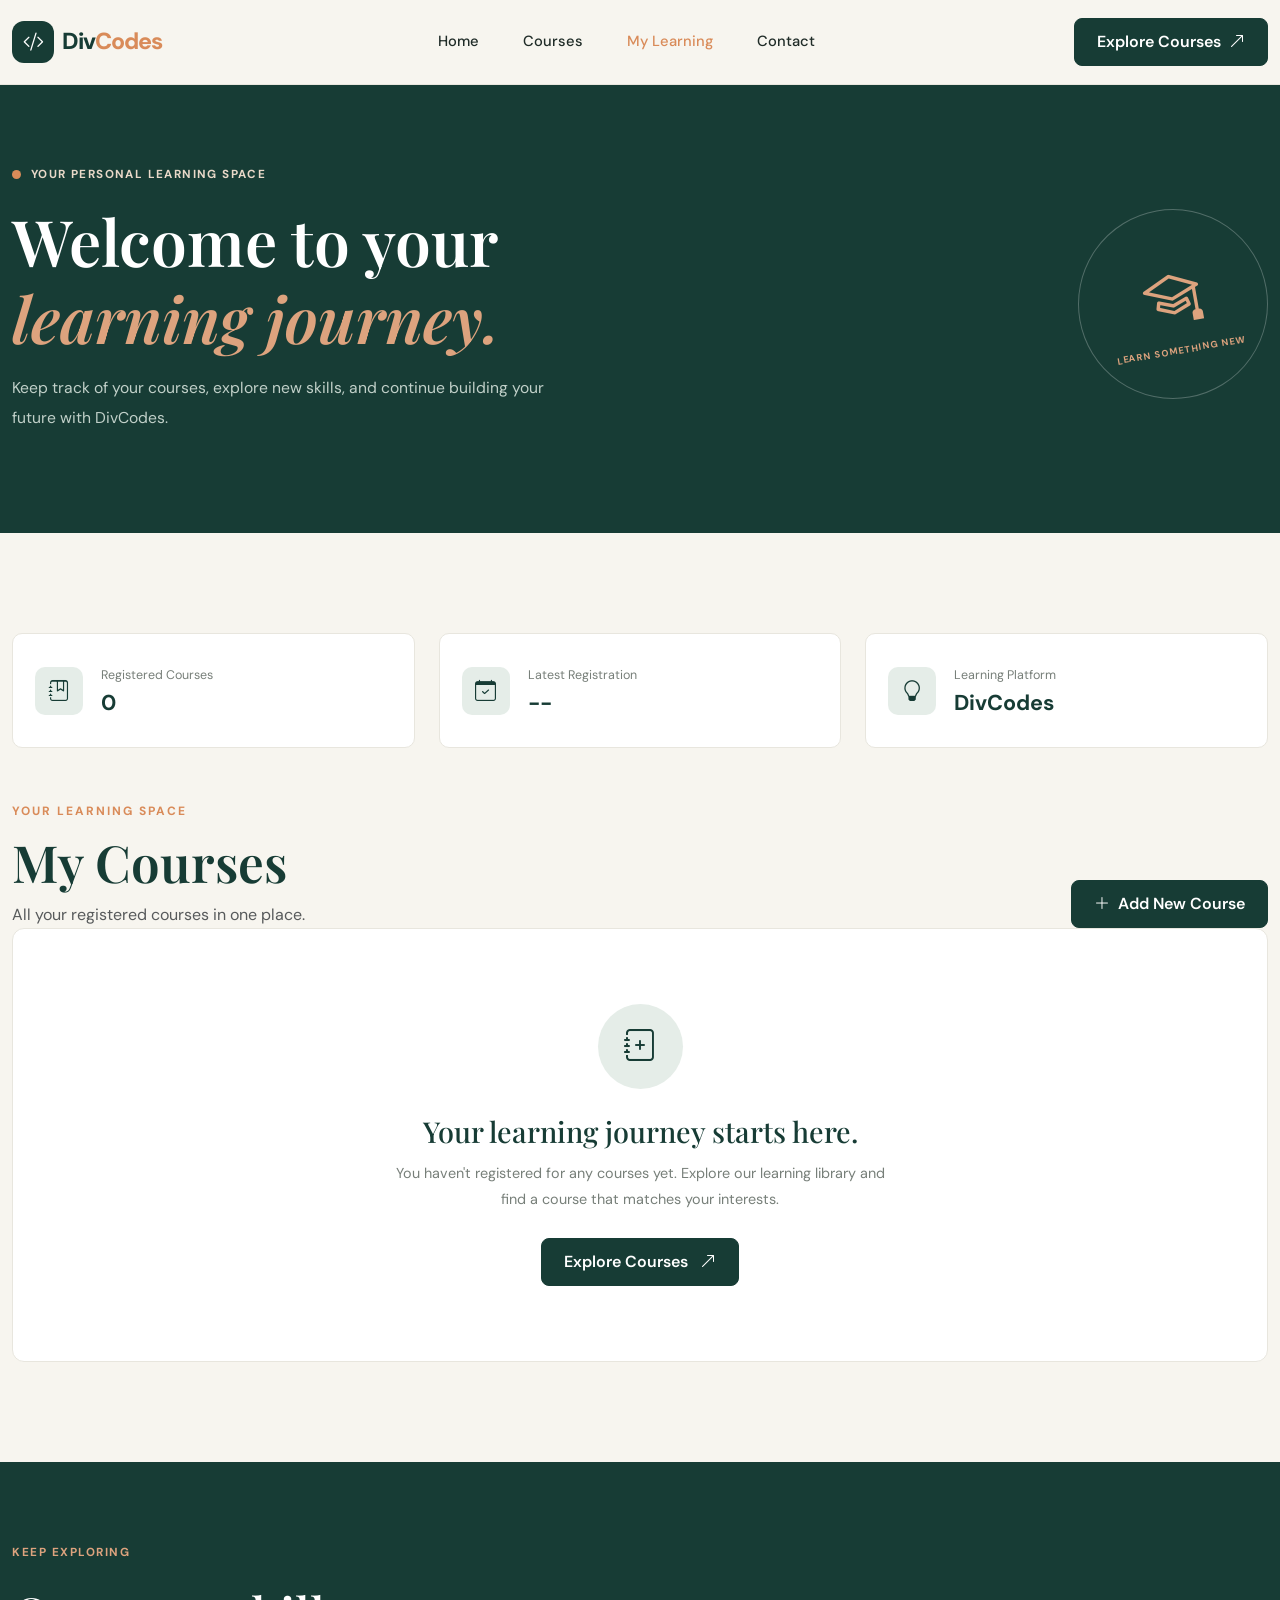
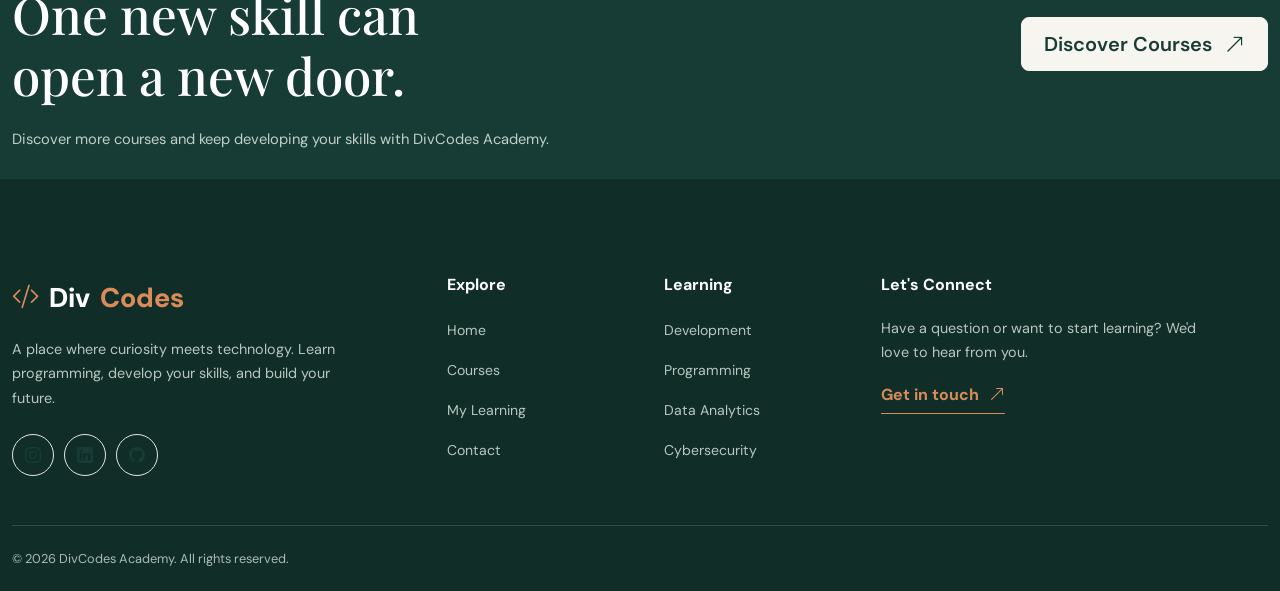
==== my-courses.html @ 6b75ed37 "Initial website" ====
<!DOCTYPE html>
<html lang="en">

<head>

    <meta charset="UTF-8">
    <meta name="viewport" content="width=device-width, initial-scale=1.0">

    <title>My Learning | DivCodes Academy</title>

    <meta name="description" content="Manage your registered programming courses and explore your learning journey at DivCodes Academy.">

    <!-- Google Fonts -->
    <link rel="preconnect" href="https://fonts.googleapis.com">
    <link rel="preconnect" href="https://fonts.gstatic.com" crossorigin>

    <link href="https://fonts.googleapis.com/css2?family=DM+Sans:wght@400;500;600;700;800&family=Playfair+Display:wght@500;600;700&display=swap" rel="stylesheet">

    <!-- Bootstrap CSS -->
    <link href="https://cdn.jsdelivr.net/npm/bootstrap@5.3.3/dist/css/bootstrap.min.css" rel="stylesheet">

    <!-- Bootstrap Icons -->
    <link rel="stylesheet" href="https://cdn.jsdelivr.net/npm/bootstrap-icons@1.11.3/font/bootstrap-icons.min.css">

    <!-- Main CSS -->
    <link rel="stylesheet" href="css/style.css">

    <!-- Dashboard CSS -->
    <link rel="stylesheet" href="css/my-courses.css">

</head>

<body>


    <!-- ================= NAVBAR ================= -->

    <nav class="navbar navbar-expand-lg navbar-light bg-cream py-3 sticky-top">

        <div class="container">

            <a class="navbar-brand d-flex align-items-center gap-2" href="index.html">

                <span class="brand-icon">
                    <i class="bi bi-code-slash"></i>
                </span>

                <span class="brand-name">
                    Div<span class="brand-dot">Codes</span>
                </span>

            </a>


            <button class="navbar-toggler border-0 shadow-none"
                    type="button"
                    data-bs-toggle="collapse"
                    data-bs-target="#mainNavbar"
                    aria-controls="mainNavbar"
                    aria-expanded="false"
                    aria-label="Toggle navigation">

                <span class="navbar-toggler-icon"></span>

            </button>


            <div class="collapse navbar-collapse" id="mainNavbar">

                <ul class="navbar-nav mx-auto gap-lg-3">

                    <li class="nav-item">
                        <a class="nav-link" href="index.html">Home</a>
                    </li>

                    <li class="nav-item">
                        <a class="nav-link" href="courses.html">Courses</a>
                    </li>

                    <li class="nav-item">
                        <a class="nav-link active" href="my-courses.html">My Learning</a>
                    </li>

                    <li class="nav-item">
                        <a class="nav-link" href="contact.html">Contact</a>
                    </li>

                </ul>

                <a href="courses.html" class="btn btn-primary-custom mt-3 mt-lg-0">

                    Explore Courses

                    <i class="bi bi-arrow-up-right ms-1"></i>

                </a>

            </div>

        </div>

    </nav>


    <!-- ================= DASHBOARD HERO ================= -->

    <section class="dashboard-hero">

        <div class="container">

            <div class="dashboard-welcome">

                <div>

                    <span class="dashboard-label">

                        <span class="label-dot"></span>

                        YOUR PERSONAL LEARNING SPACE

                    </span>

                    <h1 class="dashboard-title mt-3">

                        Welcome to your<br>

                        <span class="serif-text">learning journey.</span>

                    </h1>

                    <p class="dashboard-description mt-3">

                        Keep track of your courses, explore new skills,
                        and continue building your future with DivCodes.

                    </p>

                </div>


                <div class="dashboard-decoration d-none d-lg-flex">

                    <i class="bi bi-mortarboard"></i>

                    <span>LEARN SOMETHING NEW</span>

                </div>

            </div>

        </div>

    </section>


    <!-- ================= DASHBOARD CONTENT ================= -->

    <section class="dashboard-section section-padding">

        <div class="container">


            <!-- STATISTICS -->

            <div class="row g-4 mb-5">

                <div class="col-md-4">

                    <div class="dashboard-stat-card">

                        <div class="dashboard-stat-icon">

                            <i class="bi bi-journal-bookmark"></i>

                        </div>

                        <div>

                            <span>Registered Courses</span>

                            <h3 id="totalCourses">0</h3>

                        </div>

                    </div>

                </div>


                <div class="col-md-4">

                    <div class="dashboard-stat-card">

                        <div class="dashboard-stat-icon">

                            <i class="bi bi-calendar-check"></i>

                        </div>

                        <div>

                            <span>Latest Registration</span>

                            <h3 id="latestRegistration">--</h3>

                        </div>

                    </div>

                </div>


                <div class="col-md-4">

                    <div class="dashboard-stat-card">

                        <div class="dashboard-stat-icon">

                            <i class="bi bi-lightbulb"></i>

                        </div>

                        <div>

                            <span>Learning Platform</span>

                            <h3>DivCodes</h3>

                        </div>

                    </div>

                </div>

            </div>


            <!-- COURSES HEADING -->

            <div class="d-flex justify-content-between align-items-end flex-wrap gap-3 mb-4">

                <div>

                    <span class="section-label">YOUR LEARNING SPACE</span>

                    <h2 class="section-title mt-2">

                        My Courses

                    </h2>

                    <p class="text-muted mb-0">

                        All your registered courses in one place.

                    </p>

                </div>


                <a href="courses.html" class="btn btn-primary-custom">

                    <i class="bi bi-plus-lg me-1"></i>

                    Add New Course

                </a>

            </div>


            <!-- COURSE LIST -->

            <div id="myCoursesContainer" class="row g-4">

                <!-- JavaScript dynamically inserts registered courses -->

            </div>


            <!-- EMPTY STATE -->

            <div id="emptyState" class="empty-state d-none">

                <div class="empty-icon">

                    <i class="bi bi-journal-plus"></i>

                </div>

                <h3>Your learning journey starts here.</h3>

                <p>

                    You haven't registered for any courses yet.
                    Explore our learning library and find a course
                    that matches your interests.

                </p>

                <a href="courses.html" class="btn btn-primary-custom">

                    Explore Courses

                    <i class="bi bi-arrow-up-right ms-2"></i>

                </a>

            </div>


        </div>

    </section>


    <!-- ================= LEARNING CTA ================= -->

    <section class="dashboard-cta">

        <div class="container">

            <div class="row align-items-center g-4">

                <div class="col-lg-8">

                    <span>KEEP EXPLORING</span>

                    <h2>

                        One new skill can<br>

                        open a new door.

                    </h2>

                    <p>

                        Discover more courses and keep developing
                        your skills with DivCodes Academy.

                    </p>

                </div>


                <div class="col-lg-4 text-lg-end">

                    <a href="courses.html" class="btn btn-light btn-lg">

                        Discover Courses

                        <i class="bi bi-arrow-up-right ms-2"></i>

                    </a>

                </div>

            </div>

        </div>

    </section>


    <!-- ================= FOOTER ================= -->

    <footer class="footer-section">

        <div class="container">

            <div class="row g-5 py-5">

                <div class="col-lg-4">

                    <a href="index.html" class="footer-brand">

                        <i class="bi bi-code-slash"></i>

                        Div<span>Codes</span>

                    </a>

                    <p class="footer-description mt-3">

                        A place where curiosity meets technology.
                        Learn programming, develop your skills,
                        and build your future.

                    </p>

                    <div class="social-links mt-4">

                        <a href="#" aria-label="Instagram">
                            <i class="bi bi-instagram"></i>
                        </a>

                        <a href="#" aria-label="LinkedIn">
                            <i class="bi bi-linkedin"></i>
                        </a>

                        <a href="#" aria-label="GitHub">
                            <i class="bi bi-github"></i>
                        </a>

                    </div>

                </div>


                <div class="col-6 col-lg-2">

                    <h5>Explore</h5>

                    <ul class="footer-links">

                        <li><a href="index.html">Home</a></li>
                        <li><a href="courses.html">Courses</a></li>
                        <li><a href="my-courses.html">My Learning</a></li>
                        <li><a href="register.html">Contact</a></li>

                    </ul>

                </div>


                <div class="col-6 col-lg-2">

                    <h5>Learning</h5>

                    <ul class="footer-links">

                        <li><a href="courses.html">Development</a></li>
                        <li><a href="courses.html">Programming</a></li>
                        <li><a href="courses.html">Data Analytics</a></li>
                        <li><a href="courses.html">Cybersecurity</a></li>

                    </ul>

                </div>


                <div class="col-lg-4">

                    <h5>Let's Connect</h5>

                    <p class="footer-description">

                        Have a question or want to start learning?
                        We'd love to hear from you.

                    </p>

                    <a href="register.html" class="footer-contact-link">

                        Get in touch

                        <i class="bi bi-arrow-up-right"></i>

                    </a>

                </div>

            </div>


            <div class="footer-bottom d-flex flex-column flex-md-row justify-content-between gap-2">

                <p class="mb-0">

                    © <span class="current-year"></span>
                    DivCodes Academy. All rights reserved.

                </p>

            </div>

        </div>

    </footer>


    <!-- ================= REMOVE COURSE MODAL ================= -->

    <div class="modal fade" id="removeCourseModal" tabindex="-1"
         aria-labelledby="removeCourseTitle" aria-hidden="true">

        <div class="modal-dialog modal-dialog-centered">

            <div class="modal-content remove-modal">

                <div class="modal-body text-center p-4">

                    <div class="remove-modal-icon">

                        <i class="bi bi-trash3"></i>

                    </div>

                    <h5 id="removeCourseTitle" class="mt-3">

                        Remove this course?

                    </h5>

                    <p class="text-muted">

                        This will remove the course from your local learning list.

                    </p>

                    <div class="d-flex justify-content-center gap-2 mt-4">

                        <button type="button"
                                class="btn btn-outline-dark-custom"
                                data-bs-dismiss="modal">

                            Cancel

                        </button>

                        <button type="button"
                                class="btn btn-danger"
                                id="confirmRemoveButton">

                            Remove Course

                        </button>

                    </div>

                </div>

            </div>

        </div>

    </div>


    <!-- Bootstrap JavaScript -->

    <script src="https://cdn.jsdelivr.net/npm/bootstrap@5.3.3/dist/js/bootstrap.bundle.min.js"></script>

    <!-- Shared JavaScript -->

    <script src="js/main.js"></script>

    <!-- Dashboard JavaScript -->

    <script src="js/my-courses.js"></script>

</body>

</html>
---- css/style.css ----
/* =========================================
   DIVCODES ACADEMY
   Main Stylesheet
   ========================================= */


/* =========================================
   1. ROOT VARIABLES
   ========================================= */

:root {
    --primary: #173C35;
    --primary-dark: #102D28;
    --primary-light: #E5EDE8;

    --secondary: #D98B59;
    --secondary-light: #F4E4D8;

    --cream: #F7F5EF;
    --white: #FFFFFF;

    --text-dark: #202C28;
    --text-muted: #777F79;

    --border-color: #E8E6DE;

    --font-main: 'DM Sans', sans-serif;
    --font-heading: 'Playfair Display', serif;

    --transition: all 0.3s ease;

    --section-padding: 100px;
}


/* =========================================
   2. GLOBAL STYLES
   ========================================= */

* {
    margin: 0;
    padding: 0;
    box-sizing: border-box;
}

html {
    scroll-behavior: smooth;
    scroll-padding-top: 90px;
}

body {
    font-family: var(--font-main);
    background-color: var(--cream);
    color: var(--text-dark);
    line-height: 1.7;
    overflow-x: hidden;
}

a {
    text-decoration: none;
    color: inherit;
    transition: var(--transition);
}

img {
    max-width: 100%;
    display: block;
}

button,
input,
textarea,
select {
    font-family: inherit;
}

::selection {
    background-color: var(--primary);
    color: var(--white);
}


/* =========================================
   3. REUSABLE COMPONENTS
   ========================================= */

.section-padding {
    padding: var(--section-padding) 0;
}

.bg-cream {
    background-color: var(--cream);
}

.min-vh-75 {
    min-height: 75vh;
}

.section-label {
    display: inline-block;
    color: var(--secondary);
    font-size: 0.75rem;
    font-weight: 700;
    letter-spacing: 2px;
}

.section-title {
    font-family: var(--font-heading);
    font-size: clamp(2.3rem, 4vw, 3.5rem);
    font-weight: 600;
    line-height: 1.2;
    color: var(--primary);
}

.serif-text {
    font-family: var(--font-heading);
    font-style: italic;
    color: var(--secondary);
}

.section-description {
    color: var(--text-muted);
    font-size: 1rem;
    max-width: 530px;
}


/* =========================================
   4. NAVIGATION BAR
   ========================================= */

.navbar {
    border-bottom: 1px solid var(--border-color);
    z-index: 1000;
}

.navbar-brand {
    color: var(--primary) !important;
}

.brand-icon {
    display: flex;
    justify-content: center;
    align-items: center;

    width: 42px;
    height: 42px;

    background-color: var(--primary);
    color: var(--white);

    border-radius: 12px;

    font-size: 1.3rem;
}

.brand-name {
    font-size: 1.45rem;
    font-weight: 800;
    letter-spacing: -1px;
}

.brand-dot {
    color: var(--secondary);
}

.navbar-nav .nav-link {
    color: var(--text-dark);
    font-size: 0.92rem;
    font-weight: 500;

    padding: 10px 14px !important;

    transition: var(--transition);
}

.navbar-nav .nav-link:hover,
.navbar-nav .nav-link.active {
    color: var(--secondary);
}

.navbar-toggler {
    border: none;
}

.navbar-toggler:focus {
    box-shadow: none;
}


/* =========================================
   5. BUTTONS
   ========================================= */

.btn {
    font-family: var(--font-main);
    font-weight: 600;
    border-radius: 8px;
    padding: 11px 22px;
    transition: var(--transition);
}

.btn-primary-custom {
    background-color: var(--primary);
    color: var(--white);
    border: 1px solid var(--primary);
}

.btn-primary-custom:hover {
    background-color: var(--primary-dark);
    color: var(--white);
    border-color: var(--primary-dark);
    transform: translateY(-2px);
}

.btn-outline-dark-custom {
    background-color: transparent;
    color: var(--primary);
    border: 1px solid var(--primary);
}

.btn-outline-dark-custom:hover {
    background-color: var(--primary);
    color: var(--white);
    border-color: var(--primary);
}

.btn-light {
    background-color: var(--cream);
    color: var(--primary);
    border: 1px solid var(--cream);
}

.btn-light:hover {
    background-color: var(--secondary-light);
    color: var(--primary);
    border-color: var(--secondary-light);
}


/* =========================================
   6. HERO SECTION
   ========================================= */

.hero-section {
    padding: 60px 0 90px;
    background-color: var(--cream);

    position: relative;
    overflow: hidden;
}

.hero-label {
    display: inline-flex;
    align-items: center;
    gap: 10px;

    color: var(--primary);
    font-size: 0.72rem;
    font-weight: 700;
    letter-spacing: 1.5px;
}

.label-dot {
    width: 9px;
    height: 9px;

    background-color: var(--secondary);
    border-radius: 50%;
}

.hero-title {
    font-family: var(--font-heading);
    font-size: clamp(3rem, 5.5vw, 5rem);
    font-weight: 600;

    line-height: 1.12;
    letter-spacing: -1.5px;

    color: var(--primary);
}

.highlight-text {
    color: var(--secondary);
    font-style: italic;
}

.hero-description {
    max-width: 510px;

    color: var(--text-muted);
    font-size: 1.05rem;
    line-height: 1.9;
}

.hero-social-proof {
    display: flex;
    align-items: center;
    gap: 18px;
}

.avatar-stack {
    display: flex;
    align-items: center;
}

.avatar {
    display: flex;
    align-items: center;
    justify-content: center;

    width: 38px;
    height: 38px;

    margin-left: -8px;

    border: 3px solid var(--cream);
    border-radius: 50%;

    font-size: 0.8rem;
    font-weight: 700;
}

.avatar:first-child {
    margin-left: 0;
}

.avatar-one {
    background-color: #E5C2A8;
    color: var(--primary);
}

.avatar-two {
    background-color: #C8D7C8;
    color: var(--primary);
}

.avatar-three {
    background-color: #E8D9A9;
    color: var(--primary);
}

.avatar-four {
    background-color: var(--primary);
    color: var(--white);
}

.rating-stars {
    color: #D89A4A;
    font-size: 0.8rem;
}

.hero-social-proof p {
    color: var(--text-muted);
}


/* =========================================
   7. HERO IMAGE
   ========================================= */

.hero-visual {
    position: relative;
    padding: 20px;
}

.hero-image {
    width: 100%;
    height: 490px;

    object-fit: cover;

    border-radius: 180px 180px 12px 12px;

    box-shadow: 0 20px 60px rgba(23, 60, 53, 0.12);
}

.floating-card {
    position: absolute;

    background-color: var(--white);

    border-radius: 12px;

    box-shadow: 0 12px 40px rgba(0, 0, 0, 0.12);
}

.code-card {
    width: min(310px, 85%);
    left: -30px;
    bottom: 55px;

    background-color: #182A25;
    color: #E9F1EB;

    overflow: hidden;
}

.code-card-header {
    display: flex;
    align-items: center;

    padding: 12px 16px;

    border-bottom: 1px solid rgba(255,255,255,0.1);

    color: #B7C7BE;
}

.code-dot {
    width: 8px;
    height: 8px;
    margin-right: 5px;

    border-radius: 50%;
}

.red {
    background-color: #EA776C;
}

.yellow {
    background-color: #E9C16B;
}

.green {
    background-color: #83C49B;
}

.code-content {
    padding: 16px 18px;

    font-family: monospace;
    font-size: 0.77rem;
    line-height: 1.6;
}

.code-content p {
    margin-bottom: 5px;
}

.code-purple {
    color: #C8A8F0;
}

.code-green {
    color: #9DDBA6;
}

.code-yellow {
    color: #F1CE83;
}

.code-comment {
    color: #91A69A;
}

.learning-card {
    display: flex;
    align-items: center;
    gap: 12px;

    right: -10px;
    top: 70px;

    padding: 16px 20px;
}

.learning-icon {
    display: flex;
    justify-content: center;
    align-items: center;

    width: 42px;
    height: 42px;

    background-color: var(--secondary-light);
    color: var(--secondary);

    border-radius: 10px;

    font-size: 1.3rem;
}

.learning-card strong {
    color: var(--primary);
    font-size: 0.9rem;
}


/* =========================================
   8. STATISTICS SECTION
   ========================================= */

.stats-section {
    background-color: var(--primary);
    padding: 45px 0;
}

.stat-number {
    font-family: var(--font-heading);
    font-size: 2.7rem;
    font-weight: 600;
    color: var(--cream);
}

.stat-label {
    margin-bottom: 0;

    color: #C1D0C9;
    font-size: 0.88rem;
}


/* =========================================
   9. COURSES SECTION
   ========================================= */

.courses-section {
    background-color: var(--white);
}

.text-link {
    display: inline-flex;
    align-items: center;
    gap: 10px;

    color: var(--primary);
    font-weight: 700;

    border-bottom: 1px solid var(--secondary);

    padding-bottom: 5px;
}

.text-link:hover {
    color: var(--secondary);
}

.course-card {
    background-color: var(--cream);

    border: 1px solid var(--border-color);
    border-radius: 12px;

    overflow: hidden;

    transition: var(--transition);
}

.course-card:hover {
    transform: translateY(-8px);

    box-shadow: 0 18px 40px rgba(23, 60, 53, 0.1);
}

.course-image-wrapper {
    position: relative;
    height: 220px;
    overflow: hidden;
}

.course-image {
    width: 100%;
    height: 100%;

    object-fit: cover;

    transition: transform 0.5s ease;
}

.course-card:hover .course-image {
    transform: scale(1.06);
}

.course-category {
    position: absolute;
    bottom: 15px;
    left: 15px;

    background-color: var(--cream);
    color: var(--primary);

    padding: 6px 13px;

    border-radius: 5px;

    font-size: 0.75rem;
    font-weight: 700;
}

.course-body {
    padding: 25px;
}

.course-meta {
    display: flex;
    flex-wrap: wrap;
    gap: 18px;

    color: var(--text-muted);
    font-size: 0.78rem;

    margin-bottom: 18px;
}

.course-meta i {
    color: var(--secondary);
    margin-right: 5px;
}

.course-body h3 {
    color: var(--primary);

    font-size: 1.3rem;
    font-weight: 700;

    margin-bottom: 12px;
}

.course-body p {
    color: var(--text-muted);
    font-size: 0.9rem;

    min-height: 76px;
}

.course-link {
    display: flex;
    justify-content: space-between;
    align-items: center;

    color: var(--primary);

    font-size: 0.9rem;
    font-weight: 700;

    border-top: 1px solid var(--border-color);

    padding-top: 18px;
    margin-top: 18px;
}

.course-link i {
    color: var(--secondary);
    font-size: 1.2rem;

    transition: var(--transition);
}

.course-link:hover {
    color: var(--secondary);
}

.course-link:hover i {
    transform: translateX(5px);
}


/* =========================================
   10. ABOUT SECTION
   ========================================= */

.about-section {
    background-color: var(--cream);
}

.about-image-wrapper {
    position: relative;
    padding: 0 25px 30px 0;
}

.about-image {
    width: 100%;
    height: 490px;

    object-fit: cover;

    border-radius: 12px;
}

.about-image-caption {
    position: absolute;

    right: 0;
    bottom: 0;

    display: flex;
    align-items: center;
    gap: 12px;

    background-color: var(--primary);
    color: var(--white);

    padding: 18px 22px;

    border-radius: 8px;

    font-size: 0.85rem;
    font-weight: 600;
}

.about-image-caption i {
    color: var(--secondary);
    font-size: 1.4rem;
}

.about-feature {
    display: flex;
    align-items: flex-start;
    gap: 18px;

    margin-bottom: 22px;
}

.feature-icon {
    display: flex;
    justify-content: center;
    align-items: center;

    flex-shrink: 0;

    width: 48px;
    height: 48px;

    background-color: var(--primary-light);
    color: var(--primary);

    border-radius: 10px;

    font-size: 1.3rem;
}

.about-feature h5 {
    font-size: 1rem;
    font-weight: 700;

    color: var(--primary);

    margin-bottom: 5px;
}

.about-feature p {
    color: var(--text-muted);
    font-size: 0.87rem;
    margin-bottom: 0;
}


/* =========================================
   11. CTA SECTION
   ========================================= */

.cta-section {
    background-color: var(--primary);
    color: var(--white);
}

.cta-content {
    max-width: 750px;
    margin: 0 auto;
}

.cta-label {
    color: #DDA37E;

    font-size: 0.75rem;
    font-weight: 700;
    letter-spacing: 2px;
}

.cta-content h2 {
    font-family: var(--font-heading);
    font-size: clamp(2.5rem, 5vw, 4rem);

    line-height: 1.2;
    margin: 25px 0;
}

.cta-content .serif-text {
    color: #DDA37E;
}

.cta-content p {
    max-width: 550px;
    margin: 0 auto 30px;

    color: #C1D0C9;
}

.cta-button {
    padding: 14px 30px;
}


/* =========================================
   12. FOOTER
   ========================================= */

.footer-section {
    background-color: #102D28;
    color: var(--white);
}

.footer-brand {
    display: inline-flex;
    align-items: center;
    gap: 10px;

    font-size: 1.7rem;
    font-weight: 800;
}

.footer-brand i {
    color: var(--secondary);
}

.footer-brand span {
    color: var(--secondary);
}

.footer-description {
    color: #B9C7C0;
    font-size: 0.9rem;
    max-width: 340px;
}

.footer-section h5 {
    font-size: 1rem;
    font-weight: 700;

    margin-bottom: 22px;
}

.footer-links {
    list-style: none;
    padding: 0;
    margin: 0;
}

.footer-links li {
    margin-bottom: 13px;
}

.footer-links a {
    color: #B9C7C0;
    font-size: 0.88rem;
}

.footer-links a:hover {
    color: var(--secondary);
    padding-left: 4px;
}

.social-links {
    display: flex;
    gap: 12px;
}

.social-links a {
    display: flex;
    align-items: center;
    justify-content: center;

    width: 40px;
    height: 40px;

    border: 1px solid rgba(255,255,255,0.2);
    border-radius: 50%;

    color: var(--white);
}

.social-links a:hover {
    background-color: var(--secondary);
    border-color: var(--secondary);
    color: var(--primary);
}

.footer-contact-link {
    display: inline-flex;
    align-items: center;
    gap: 10px;

    color: var(--secondary);

    font-weight: 700;

    border-bottom: 1px solid var(--secondary);
    padding-bottom: 5px;
}

.footer-contact-link:hover {
    color: var(--white);
}

.footer-bottom {
    border-top: 1px solid rgba(255,255,255,0.15);

    padding: 22px 0;

    color: #AABCB3;
    font-size: 0.8rem;
}


/* =========================================
   13. RESPONSIVE DESIGN
   ========================================= */


/* Tablets and smaller desktops */

@media (max-width: 991.98px) {

    :root {
        --section-padding: 75px;
    }

    .hero-section {
        padding: 50px 0 75px;
    }

    .hero-title {
        font-size: clamp(3rem, 7vw, 4rem);
    }

    .hero-visual {
        max-width: 650px;
        margin: 0 auto;
    }

    .hero-image {
        height: 430px;
    }

    .learning-card {
        right: 0;
    }

    .code-card {
        left: 0;
    }

    .navbar-collapse {
        padding-top: 20px;
    }

    .navbar-nav {
        gap: 5px !important;
    }

}


/* Mobile devices */

@media (max-width: 575.98px) {

    :root {
        --section-padding: 60px;
    }

    .brand-name {
        font-size: 1.3rem;
    }

    .hero-section {
        padding: 45px 0 60px;
    }

    .hero-label {
        font-size: 0.63rem;
        letter-spacing: 1px;
    }

    .hero-title {
        font-size: 2.8rem;
    }

    .hero-description {
        font-size: 0.95rem;
    }

    .hero-image {
        height: 350px;
        border-radius: 130px 130px 10px 10px;
    }

    .hero-visual {
        padding: 10px;
        margin-top: 20px;
    }

    .code-card {
        width: 260px;
        left: -5px;
        bottom: 20px;
    }

    .code-content {
        font-size: 0.65rem;
    }

    .learning-card {
        top: 30px;
        right: -5px;
        padding: 10px;
    }

    .learning-card strong {
        font-size: 0.75rem;
    }

    .learning-card p {
        font-size: 0.7rem;
    }

    .learning-icon {
        width: 34px;
        height: 34px;
        font-size: 1rem;
    }

    .stat-number {
        font-size: 2.1rem;
    }

    .stat-label {
        font-size: 0.78rem;
    }

    .section-title {
        font-size: 2.4rem;
    }

    .course-image-wrapper {
        height: 200px;
    }

    .course-body {
        padding: 20px;
    }

    .about-image {
        height: 350px;
    }

    .about-image-caption {
        padding: 12px;
        font-size: 0.72rem;
    }

    .cta-content h2 {
        font-size: 2.6rem;
    }

    .footer-bottom {
        text-align: center;
    }

}


/* Reduced motion accessibility */

@media (prefers-reduced-motion: reduce) {

    *,
    *::before,
    *::after {
        scroll-behavior: auto !important;
        transition-duration: 0.01ms !important;
        animation-duration: 0.01ms !important;
    }

}











/* =========================================
   DIVCODES - COURSES PAGE
   ========================================= */


/* PAGE HERO */

.catalog-hero {
    padding: 85px 0;
    background-color: var(--primary);
    color: var(--white);
    position: relative;
    overflow: hidden;
}

.catalog-title {
    font-family: var(--font-heading);
    font-size: clamp(2.8rem, 5vw, 4.5rem);
    line-height: 1.2;
    font-weight: 600;
}

.catalog-title .serif-text {
    color: #DDA37E;
}

.catalog-description {
    max-width: 580px;
    color: #C1D0C9;
    font-size: 1rem;
    line-height: 1.9;
}

.catalog-hero .hero-label {
    color: #E9D9C9;
}

.catalog-icon {
    width: 200px;
    height: 200px;

    border: 1px solid rgba(255,255,255,0.25);
    border-radius: 50%;

    display: flex;
    flex-direction: column;
    align-items: center;
    justify-content: center;

    color: #E2B18E;
    font-size: 3.5rem;

    transform: rotate(-10deg);
}

.catalog-icon span {
    font-family: var(--font-main);
    font-size: 0.6rem;
    font-weight: 700;
    letter-spacing: 1px;
}


/* CATALOG SECTION */

.catalog-section {
    background-color: var(--cream);
}

.catalog-heading {
    display: flex;
    justify-content: space-between;
    align-items: end;
    gap: 20px;
    flex-wrap: wrap;
}


/* FILTER PANEL */

.filter-panel {
    background-color: var(--white);
    border: 1px solid var(--border-color);
    border-radius: 12px;
    padding: 25px;

    box-shadow: 0 5px 25px rgba(23, 60, 53, 0.04);
}

.filter-label {
    display: block;
    color: var(--primary);

    font-size: 0.83rem;
    font-weight: 700;

    margin-bottom: 9px;
}

.search-wrapper {
    position: relative;
}

.search-wrapper > i {
    position: absolute;
    left: 15px;
    top: 50%;

    transform: translateY(-50%);

    color: var(--text-muted);
}

.search-input {
    padding: 12px 15px 12px 43px;
}

.search-input,
.filter-select {
    min-height: 47px;

    border: 1px solid var(--border-color);
    border-radius: 7px;

    background-color: var(--cream);

    color: var(--text-dark);
    font-size: 0.88rem;
}

.search-input:focus,
.filter-select:focus {
    border-color: var(--primary);
    box-shadow: 0 0 0 3px rgba(23, 60, 53, 0.1);
}

.reset-button {
    min-height: 47px;

    background-color: var(--primary-light);
    color: var(--primary);

    border: 1px solid transparent;
    border-radius: 7px;

    font-size: 1.15rem;
}

.reset-button:hover {
    background-color: var(--primary);
    color: var(--white);
}


/* RESULTS INFORMATION */

.results-text {
    color: var(--text-muted);
    font-size: 0.9rem;
}

.results-text strong {
    color: var(--primary);
}

.results-note {
    color: var(--text-muted);
    font-size: 0.8rem;
}


/* COURSE CARD ADDITIONS */

.course-item {
    transition: opacity 0.25s ease;
}

.course-item[hidden] {
    display: none !important;
}

.course-footer {
    display: flex;
    align-items: center;
    justify-content: space-between;
    gap: 10px;

    border-top: 1px solid var(--border-color);

    padding-top: 17px;
    margin-top: 18px;
}

.course-footer .course-link {
    border: none;
    padding: 0;
    margin: 0;
}

.course-type {
    display: inline-flex;
    align-items: center;
    gap: 5px;

    color: var(--text-muted);
    font-size: 0.75rem;
}

.course-type i {
    color: var(--secondary);
}


/* EMPTY RESULTS */

.no-results {
    text-align: center;
    padding: 65px 20px;

    background-color: var(--white);
    border: 1px solid var(--border-color);
    border-radius: 12px;
}

.no-results-icon {
    display: flex;
    align-items: center;
    justify-content: center;

    width: 75px;
    height: 75px;

    margin: 0 auto 20px;

    background-color: var(--primary-light);
    color: var(--primary);

    border-radius: 50%;
    font-size: 1.8rem;
}

.no-results h3 {
    color: var(--primary);
    font-family: var(--font-heading);
    font-size: 1.8rem;
}

.no-results p {
    color: var(--text-muted);
    max-width: 450px;
    margin: 10px auto 25px;
}


/* BOTTOM CTA */

.catalog-bottom {
    display: flex;
    align-items: center;
    justify-content: space-between;
    gap: 25px;

    padding: 35px;

    background-color: var(--primary-light);
    border-radius: 12px;
}

.catalog-bottom h3 {
    color: var(--primary);
    font-family: var(--font-heading);
    font-size: 1.7rem;
}

.catalog-bottom p {
    color: var(--text-muted);
    margin-bottom: 0;
    font-size: 0.9rem;
}


/* RESPONSIVE DESIGN */

@media (max-width: 767.98px) {

    .catalog-hero {
        padding: 65px 0;
    }

    .catalog-title {
        font-size: 2.8rem;
    }

    .filter-panel {
        padding: 18px;
    }

    .catalog-bottom {
        flex-direction: column;
        align-items: flex-start;
        padding: 25px;
    }

}

@media (max-width: 575.98px) {

    .catalog-title {
        font-size: 2.35rem;
    }

    .catalog-description {
        font-size: 0.9rem;
    }

    .catalog-heading .section-title {
        font-size: 2.2rem;
    }

    .results-note {
        display: none;
    }

    .course-footer {
        flex-wrap: wrap;
    }

}












/* =========================================
   DIVCODES - COURSE DETAILS PAGE
   ========================================= */


/* BREADCRUMB */

.details-breadcrumb {
    padding: 18px 0;
    background-color: var(--white);
    border-bottom: 1px solid var(--border-color);
}

.breadcrumb {
    font-size: 0.82rem;
}

.breadcrumb a {
    color: var(--text-muted);
}

.breadcrumb a:hover {
    color: var(--secondary);
}

.breadcrumb-item.active {
    color: var(--primary);
    font-weight: 600;
}


/* COURSE HERO */

.details-hero {
    padding: 85px 0;
    background-color: var(--cream);
}

.details-category {
    display: inline-block;
    background-color: var(--secondary-light);
    color: #92552F;

    padding: 7px 14px;
    border-radius: 5px;

    font-size: 0.78rem;
    font-weight: 700;
}

.details-title {
    font-family: var(--font-heading);
    font-size: clamp(2.8rem, 5vw, 4.3rem);
    line-height: 1.15;
    font-weight: 600;
    color: var(--primary);
}

.details-description {
    color: var(--text-muted);
    font-size: 1.05rem;
    line-height: 1.9;
    max-width: 650px;
}

.details-meta {
    display: flex;
    flex-wrap: wrap;
    gap: 30px;
}

.meta-item {
    display: flex;
    align-items: center;
    gap: 12px;
}

.meta-item > i {
    display: flex;
    align-items: center;
    justify-content: center;

    width: 43px;
    height: 43px;

    background-color: var(--primary-light);
    color: var(--primary);

    border-radius: 9px;
    font-size: 1.2rem;
}

.meta-item div {
    display: flex;
    flex-direction: column;
}

.meta-item span {
    color: var(--text-muted);
    font-size: 0.75rem;
}

.meta-item strong {
    color: var(--primary);
    font-size: 0.9rem;
}

.back-link {
    color: var(--primary);
    font-size: 0.9rem;
    font-weight: 600;
}

.back-link:hover {
    color: var(--secondary);
}


/* COURSE IMAGE */

.details-image-wrapper {
    position: relative;
    padding: 0 0 25px 20px;
}

.details-image {
    width: 100%;
    height: 410px;

    object-fit: cover;
    border-radius: 12px;
}

.image-caption {
    position: absolute;
    bottom: 0;
    left: 0;

    display: flex;
    align-items: center;
    gap: 12px;

    background-color: var(--primary);
    color: var(--white);

    padding: 17px 22px;
    border-radius: 8px;

    font-size: 0.85rem;
    font-weight: 600;
}

.image-caption i {
    color: var(--secondary);
    font-size: 1.3rem;
}


/* DETAILS CONTENT */

.details-content {
    background-color: var(--white);
}

.details-block {
    padding-bottom: 30px;
    border-bottom: 1px solid var(--border-color);
}

.details-text {
    color: var(--text-muted);
    line-height: 1.9;
    font-size: 0.95rem;
}


/* LEARNING OUTCOMES */

.learning-outcomes {
    display: grid;
    grid-template-columns: repeat(2, minmax(0, 1fr));
    gap: 18px;
}

.outcome-item {
    display: flex;
    align-items: flex-start;
    gap: 12px;

    color: var(--text-dark);
    font-size: 0.88rem;
}

.outcome-item i {
    color: var(--secondary);
    font-size: 1.1rem;
    margin-top: 2px;
}


/* REQUIREMENTS */

.requirements-list {
    display: flex;
    flex-direction: column;
    gap: 17px;
}

.requirement-item {
    display: flex;
    align-items: flex-start;
    gap: 12px;

    color: var(--text-muted);
    font-size: 0.9rem;
}

.requirement-item i {
    color: var(--primary);
    font-size: 1.1rem;
}


/* ENROLLMENT SIDEBAR */

.enrollment-card {
    position: sticky;
    top: 110px;

    background-color: var(--cream);
    border: 1px solid var(--border-color);
    border-radius: 12px;

    padding: 30px;
}

.enrollment-top h3 {
    font-family: var(--font-heading);
    font-size: 1.8rem;
    color: var(--primary);
    line-height: 1.3;
}

.enrollment-top p {
    color: var(--text-muted);
    font-size: 0.9rem;
    margin-top: 12px;
}

.enrollment-info {
    display: flex;
    flex-direction: column;
    gap: 20px;

    border-top: 1px solid var(--border-color);
    border-bottom: 1px solid var(--border-color);

    padding: 25px 0;
    margin-top: 25px;
}

.enrollment-info div {
    display: grid;
    grid-template-columns: 25px 1fr auto;
    align-items: center;
    gap: 10px;
}

.enrollment-info i {
    color: var(--secondary);
    font-size: 1.1rem;
}

.enrollment-info span {
    color: var(--text-muted);
    font-size: 0.82rem;
}

.enrollment-info strong {
    color: var(--primary);
    font-size: 0.82rem;
    text-align: right;
}

.enrollment-note {
    text-align: center;
    color: var(--text-muted);
    font-size: 0.75rem;
}


/* DETAILS CTA */

.details-cta {
    background-color: var(--primary);
    color: var(--white);
    padding: 85px 0;
}

.details-cta h2 {
    font-family: var(--font-heading);
    font-size: clamp(2rem, 4vw, 3.2rem);
    line-height: 1.3;
}

.details-cta h2 span {
    color: #DDA37E;
    font-style: italic;
}

.details-cta p {
    color: #C1D0C9;
    margin: 18px 0 28px;
}


/* RESPONSIVE DESIGN */

@media (max-width: 991.98px) {

    .details-hero {
        padding: 65px 0;
    }

    .details-image-wrapper {
        max-width: 650px;
        margin: 0 auto;
    }

    .details-image {
        height: 380px;
    }

    .enrollment-card {
        position: static;
    }

}

@media (max-width: 575.98px) {

    .details-hero {
        padding: 45px 0;
    }

    .details-title {
        font-size: 2.6rem;
    }

    .details-description {
        font-size: 0.92rem;
    }

    .details-meta {
        gap: 18px;
    }

    .meta-item > i {
        width: 38px;
        height: 38px;
    }

    .details-image {
        height: 290px;
    }

    .learning-outcomes {
        grid-template-columns: 1fr;
    }

    .enrollment-card {
        padding: 22px;
    }

    .details-cta {
        padding: 65px 0;
    }

}














/* =========================================
   DIVCODES - REGISTRATION PAGE
   ========================================= */


/* PAGE HERO */

.register-hero {
    background-color: var(--primary);
    color: var(--white);
    padding: 75px 0 85px;
}

.register-label {
    display: inline-flex;
    align-items: center;
    gap: 10px;

    color: #E9D9C9;

    font-size: 0.75rem;
    font-weight: 700;
    letter-spacing: 1.5px;
}

.register-hero h1 {
    font-family: var(--font-heading);
    font-size: clamp(3rem, 5vw, 4.5rem);
    line-height: 1.15;
    margin-top: 20px;
}

.register-hero .serif-text {
    color: #DDA37E;
}

.register-hero p {
    max-width: 570px;
    margin-top: 20px;

    color: #C1D0C9;
    font-size: 1rem;
    line-height: 1.9;
}


/* REGISTRATION SECTION */

.registration-section {
    background-color: var(--cream);
}

.registration-info {
    padding-top: 15px;
}

.register-benefit {
    display: flex;
    align-items: flex-start;
    gap: 16px;
    margin-bottom: 25px;
}

.register-benefit-icon {
    display: flex;
    align-items: center;
    justify-content: center;

    flex-shrink: 0;

    width: 48px;
    height: 48px;

    background-color: var(--primary-light);
    color: var(--primary);

    border-radius: 10px;
    font-size: 1.25rem;
}

.register-benefit h5 {
    color: var(--primary);
    font-size: 0.98rem;
    font-weight: 700;
    margin-bottom: 5px;
}

.register-benefit p {
    color: var(--text-muted);
    font-size: 0.86rem;
    margin-bottom: 0;
}

.register-contact {
    padding: 22px;

    border-left: 3px solid var(--secondary);
    background-color: var(--secondary-light);
}

.register-contact h5 {
    color: var(--primary);
    font-weight: 700;
    font-size: 0.95rem;
}

.register-contact p {
    color: #775C4A;
    font-size: 0.85rem;
}


/* FORM CARD */

.registration-card {
    padding: 40px;

    background-color: var(--white);
    border: 1px solid var(--border-color);
    border-radius: 12px;

    box-shadow: 0 15px 45px rgba(23, 60, 53, 0.06);
}

.form-heading h2 {
    color: var(--primary);
    font-family: var(--font-heading);
    font-size: 2rem;
    margin-top: 12px;
}

.form-heading p {
    color: var(--text-muted);
    font-size: 0.9rem;
    margin-top: 10px;
}

.form-label {
    color: var(--primary);
    font-size: 0.88rem;
    font-weight: 700;
    margin-bottom: 9px;
}

.form-label > span,
.form-check-label > span {
    color: #C66B4B;
}

.optional-label {
    color: var(--text-muted) !important;
    font-size: 0.75rem;
    font-weight: 400;
}

.custom-input {
    min-height: 50px;

    background-color: var(--cream);
    border: 1px solid var(--border-color);
    border-radius: 7px;

    padding: 12px 15px;

    color: var(--text-dark);
    font-size: 0.9rem;
}

.custom-input::placeholder {
    color: #A2A59F;
}

.custom-input:focus {
    background-color: var(--white);
    border-color: var(--primary);

    box-shadow: 0 0 0 3px rgba(23, 60, 53, 0.09);
}

textarea.custom-input {
    min-height: 120px;
    resize: vertical;
}

.character-count {
    text-align: right;
    color: var(--text-muted);
    font-size: 0.73rem;
    margin-top: 6px;
}

.form-check-input {
    border-color: #B7C0BA;
    margin-top: 5px;
}

.form-check-input:checked {
    background-color: var(--primary);
    border-color: var(--primary);
}

.form-check-input:focus {
    border-color: var(--primary);
    box-shadow: 0 0 0 3px rgba(23, 60, 53, 0.1);
}

.form-check-label {
    color: var(--text-muted);
    font-size: 0.83rem;
}

.form-note {
    color: var(--text-muted);
    font-size: 0.75rem;
}


/* VALIDATION */

.custom-input.is-invalid {
    border-color: #DC6868;
    background-image: none;
}

.custom-input.is-valid {
    border-color: #3D9B73;
    background-image: none;
}

.invalid-feedback {
    font-size: 0.78rem;
}


/* SUCCESS MESSAGE */

#successMessage {
    border: none;
    border-left: 4px solid #23845E;
    border-radius: 8px;
    padding: 20px;
    margin-bottom: 25px;
}

#successMessage .alert-heading {
    color: #185E43;
    font-weight: 700;
    font-size: 1.05rem;
}

#successMessage p {
    font-size: 0.88rem;
    margin-bottom: 10px;
}

#successMessage .alert-link {
    display: inline-block;
    margin-top: 10px;
}


/* RESPONSIVE DESIGN */

@media (max-width: 991.98px) {

    .register-hero {
        padding: 65px 0;
    }

    .registration-info {
        padding-top: 0;
    }

}

@media (max-width: 575.98px) {

    .register-hero {
        padding: 50px 0 60px;
    }

    .register-hero h1 {
        font-size: 2.8rem;
    }

    .registration-card {
        padding: 23px 18px;
    }

    .form-heading h2 {
        font-size: 1.65rem;
    }

}












/* =========================================
   DIVCODES - STUDENT DASHBOARD
   ========================================= */


/* DASHBOARD HERO */

.dashboard-hero {
    background-color: var(--primary);
    color: var(--white);
    padding: 75px 0 85px;
}

.dashboard-welcome {
    display: flex;
    justify-content: space-between;
    align-items: center;
    gap: 30px;
}

.dashboard-label {
    display: inline-flex;
    align-items: center;
    gap: 10px;

    color: #E9D9C9;
    font-size: 0.73rem;
    font-weight: 700;
    letter-spacing: 1.4px;
}

.dashboard-title {
    font-family: var(--font-heading);
    font-size: clamp(2.8rem, 5vw, 4.2rem);
    line-height: 1.2;
    font-weight: 600;
}

.dashboard-title .serif-text {
    color: #DDA37E;
}

.dashboard-description {
    color: #C1D0C9;
    max-width: 550px;
    font-size: 0.98rem;
    line-height: 1.9;
}

.dashboard-decoration {
    width: 190px;
    height: 190px;
    flex-shrink: 0;

    border: 1px solid rgba(255,255,255,0.25);
    border-radius: 50%;

    flex-direction: column;
    justify-content: center;
    align-items: center;

    color: #DDA37E;
    font-size: 3.5rem;

    transform: rotate(-10deg);
}

.dashboard-decoration span {
    font-family: var(--font-main);
    font-size: 0.58rem;
    font-weight: 700;
    letter-spacing: 1px;
}


/* DASHBOARD SECTION */

.dashboard-section {
    background-color: var(--cream);
}


/* STATISTICS CARDS */

.dashboard-stat-card {
    display: flex;
    align-items: center;
    gap: 18px;

    min-height: 115px;
    padding: 22px;

    background-color: var(--white);
    border: 1px solid var(--border-color);
    border-radius: 10px;

    transition: var(--transition);
}

.dashboard-stat-card:hover {
    transform: translateY(-4px);
    box-shadow: 0 12px 30px rgba(23, 60, 53, 0.07);
}

.dashboard-stat-icon {
    display: flex;
    align-items: center;
    justify-content: center;

    width: 48px;
    height: 48px;
    flex-shrink: 0;

    background-color: var(--primary-light);
    color: var(--primary);

    border-radius: 10px;
    font-size: 1.3rem;
}

.dashboard-stat-card span {
    display: block;
    color: var(--text-muted);
    font-size: 0.78rem;
}

.dashboard-stat-card h3 {
    color: var(--primary);
    font-size: 1.35rem;
    font-weight: 700;
    margin: 5px 0 0;
}


/* REGISTERED COURSE CARDS */

.registered-course-card {
    height: 100%;

    background-color: var(--white);
    border: 1px solid var(--border-color);
    border-radius: 11px;

    overflow: hidden;

    transition: var(--transition);
}

.registered-course-card:hover {
    transform: translateY(-6px);
    box-shadow: 0 15px 35px rgba(23, 60, 53, 0.09);
}

.registered-course-image {
    width: 100%;
    height: 205px;
    object-fit: cover;
}

.registered-course-content {
    padding: 23px;
}

.registered-course-category {
    display: inline-block;

    background-color: var(--secondary-light);
    color: #92552F;

    padding: 5px 11px;
    border-radius: 4px;

    font-size: 0.72rem;
    font-weight: 700;
}

.registered-course-content h3 {
    color: var(--primary);
    font-size: 1.2rem;
    font-weight: 700;
    margin: 15px 0 10px;
}

.registered-course-meta {
    display: flex;
    gap: 18px;
    flex-wrap: wrap;

    color: var(--text-muted);
    font-size: 0.78rem;
}

.registered-course-meta i {
    color: var(--secondary);
    margin-right: 4px;
}

.registration-date {
    display: block;
    color: var(--text-muted);
    font-size: 0.75rem;

    border-top: 1px solid var(--border-color);

    padding-top: 15px;
    margin-top: 18px;
}

.registered-course-actions {
    display: flex;
    align-items: center;
    gap: 10px;

    margin-top: 18px;
}

.registered-course-actions .btn {
    font-size: 0.8rem;
    padding: 9px 12px;
}

.remove-course-button {
    display: flex;
    align-items: center;
    justify-content: center;

    width: 39px;
    height: 39px;
    flex-shrink: 0;

    background-color: #FBEDEC;
    color: #B34F4F;

    border: none;
    border-radius: 7px;

    transition: var(--transition);
}

.remove-course-button:hover {
    background-color: #B34F4F;
    color: var(--white);
}


/* EMPTY STATE */

.empty-state {
    padding: 75px 25px;

    background-color: var(--white);
    border: 1px solid var(--border-color);
    border-radius: 12px;

    text-align: center;
}

.empty-icon {
    display: flex;
    align-items: center;
    justify-content: center;

    width: 85px;
    height: 85px;

    background-color: var(--primary-light);
    color: var(--primary);

    border-radius: 50%;

    margin: 0 auto 25px;

    font-size: 2rem;
}

.empty-state h3 {
    color: var(--primary);
    font-family: var(--font-heading);
    font-size: 1.8rem;
}

.empty-state p {
    max-width: 510px;
    margin: 12px auto 25px;

    color: var(--text-muted);
    font-size: 0.9rem;
    line-height: 1.8;
}


/* DASHBOARD CTA */

.dashboard-cta {
    background-color: var(--primary);
    color: var(--white);
    padding: 75px 0;
}

.dashboard-cta > .container span {
    color: #DDA37E;
    font-size: 0.73rem;
    font-weight: 700;
    letter-spacing: 1.5px;
}

.dashboard-cta h2 {
    font-family: var(--font-heading);
    font-size: clamp(2.3rem, 4vw, 3.5rem);
    line-height: 1.2;
    margin: 20px 0;
}

.dashboard-cta p {
    color: #C1D0C9;
    font-size: 0.92rem;
    margin-bottom: 0;
}


/* REMOVE MODAL */

.remove-modal {
    border: none;
    border-radius: 13px;
}

.remove-modal-icon {
    display: flex;
    align-items: center;
    justify-content: center;

    width: 65px;
    height: 65px;

    margin: 0 auto;

    background-color: #FBEDEC;
    color: #B34F4F;

    border-radius: 50%;
    font-size: 1.6rem;
}

.remove-modal h5 {
    color: var(--primary);
    font-weight: 700;
}


/* RESPONSIVE DESIGN */

@media (max-width: 767.98px) {

    .dashboard-hero {
        padding: 60px 0;
    }

    .dashboard-title {
        font-size: 2.8rem;
    }

    .dashboard-cta {
        padding: 60px 0;
    }

}

@media (max-width: 575.98px) {

    .dashboard-title {
        font-size: 2.4rem;
    }

    .dashboard-description {
        font-size: 0.9rem;
    }

    .dashboard-stat-card {
        padding: 17px;
    }

    .dashboard-stat-icon {
        width: 42px;
        height: 42px;
    }

    .registered-course-image {
        height: 185px;
    }

    .registered-course-content {
        padding: 19px;
    }

    .empty-state {
        padding: 55px 18px;
    }

}














/* =========================================
   DIVCODES ACADEMY - CONTACT PAGE
========================================= */

/* CONTACT HERO */

.contact-hero {
    position: relative;
    overflow: hidden;
    background: var(--cream);
    padding: 165px 0 110px;
}

.contact-hero-content {
    max-width: 760px;
    position: relative;
    z-index: 2;
}

.section-eyebrow {
    display: inline-flex;
    align-items: center;
    gap: 10px;
    color: var(--secondary);
    font-size: 12px;
    font-weight: 700;
    letter-spacing: 2px;
    margin-bottom: 22px;
}

.eyebrow-line {
    width: 30px;
    height: 2px;
    background: var(--secondary);
}

.contact-hero h1 {
    font-family: var(--font-heading);
    color: var(--primary);
    font-size: clamp(45px, 6vw, 76px);
    line-height: 1.12;
    margin-bottom: 24px;
}

.contact-hero h1 span,
.contact-information h2 span,
.faq-heading h2 span {
    color: var(--secondary);
}

.contact-hero-content > p {
    max-width: 590px;
    color: var(--text-muted);
    font-size: 17px;
    line-height: 1.9;
}

.contact-hero-note {
    display: flex;
    align-items: center;
    gap: 12px;
    margin-top: 35px;
    color: var(--primary);
    font-weight: 600;
    font-size: 14px;
}

.contact-hero-note i {
    color: var(--secondary);
    font-size: 22px;
}

.contact-hero-decoration {
    position: absolute;
    border: 1px solid rgba(23, 60, 53, 0.08);
    border-radius: 50%;
    pointer-events: none;
}

.decoration-one {
    width: 360px;
    height: 360px;
    right: -100px;
    top: 50px;
}

.decoration-two {
    width: 240px;
    height: 240px;
    right: -40px;
    top: 110px;
}


/* CONTACT SECTION */

.contact-section {
    padding: 110px 0;
    background: var(--white);
}

.contact-information {
    padding-top: 15px;
}

.contact-information h2 {
    font-family: var(--font-heading);
    color: var(--primary);
    font-size: clamp(32px, 4vw, 45px);
    line-height: 1.2;
    margin-bottom: 22px;
}

.contact-description {
    color: var(--text-muted);
    font-size: 15px;
    line-height: 1.9;
    max-width: 420px;
    margin-bottom: 35px;
}


/* CONTACT INFO ITEMS */

.contact-info-item {
    display: flex;
    align-items: flex-start;
    gap: 18px;
    margin-bottom: 28px;
}

.contact-info-icon {
    width: 52px;
    height: 52px;
    min-width: 52px;
    display: flex;
    justify-content: center;
    align-items: center;
    background: var(--primary-light);
    color: var(--primary);
    border-radius: 14px;
    font-size: 21px;
}

.contact-info-item h6 {
    color: var(--primary);
    font-size: 15px;
    font-weight: 700;
    margin-bottom: 5px;
}

.contact-info-item a,
.contact-info-item p {
    display: block;
    color: var(--text-dark);
    font-size: 14px;
    text-decoration: none;
    margin-bottom: 4px;
}

.contact-info-item a:hover {
    color: var(--secondary);
}

.contact-info-item small {
    color: var(--text-muted);
    font-size: 12px;
}


/* SOCIAL LINKS */

.contact-social {
    border-top: 1px solid var(--border-color);
    padding-top: 25px;
    margin-top: 35px;
}

.contact-social h6 {
    color: var(--primary);
    font-weight: 700;
    margin-bottom: 15px;
}

.social-links {
    display: flex;
    gap: 10px;
}

.social-links a {
    width: 42px;
    height: 42px;
    display: flex;
    justify-content: center;
    align-items: center;
    border: 1px solid var(--border-color);
    border-radius: 50%;
    color: var(--primary);
    text-decoration: none;
    transition: all 0.3s ease;
}

.social-links a:hover {
    background: var(--primary);
    color: var(--white);
    border-color: var(--primary);
    transform: translateY(-3px);
}


/* CONTACT FORM CARD */

.contact-form-card {
    background: var(--cream);
    border: 1px solid var(--border-color);
    border-radius: 22px;
    padding: 45px;
}

.form-label-top {
    color: var(--secondary);
    font-size: 11px;
    font-weight: 800;
    letter-spacing: 1.8px;
}

.form-heading h3 {
    color: var(--primary);
    font-family: var(--font-heading);
    font-size: 30px;
    margin-top: 12px;
    margin-bottom: 10px;
}

.form-heading p {
    color: var(--text-muted);
    font-size: 14px;
    margin-bottom: 30px;
}

.contact-form-card .form-label {
    color: var(--text-dark);
    font-size: 13px;
    font-weight: 700;
    margin-bottom: 9px;
}

.contact-form-card .form-label span {
    color: #C65E4A;
}

.contact-form-card .form-control,
.contact-form-card .form-select {
    min-height: 52px;
    padding: 13px 15px;
    border: 1px solid #E2E0D8;
    border-radius: 10px;
    background-color: var(--white);
    color: var(--text-dark);
    font-size: 14px;
    box-shadow: none;
}

.contact-form-card textarea.form-control {
    min-height: 140px;
    resize: vertical;
}

.contact-form-card .form-control:focus,
.contact-form-card .form-select:focus {
    border-color: var(--primary);
    box-shadow: 0 0 0 3px rgba(23, 60, 53, 0.08);
}

.contact-form-card .form-control::placeholder {
    color: #A5AAA5;
    font-size: 13px;
}

.message-footer {
    display: flex;
    justify-content: space-between;
    align-items: flex-start;
    gap: 10px;
    margin-top: 6px;
}

.message-footer small {
    color: var(--text-muted);
    font-size: 11px;
    white-space: nowrap;
}

.message-footer .invalid-feedback {
    margin-top: 0;
}

.btn-contact-submit {
    width: 100%;
    min-height: 54px;
    background: var(--primary);
    color: var(--white);
    border: none;
    border-radius: 10px;
    font-weight: 700;
    font-size: 14px;
    margin-top: 20px;
    transition: all 0.3s ease;
}

.btn-contact-submit:hover {
    background: var(--primary-dark);
    color: var(--white);
    transform: translateY(-2px);
}

.btn-contact-submit:disabled {
    opacity: 0.7;
    cursor: not-allowed;
    transform: none;
}

.form-privacy-note {
    display: flex;
    justify-content: center;
    align-items: center;
    gap: 7px;
    color: var(--text-muted);
    font-size: 11px;
    margin-top: 17px;
    margin-bottom: 0;
}

.form-privacy-note i {
    color: var(--primary);
    font-size: 14px;
}


/* FAQ SECTION */

.contact-faq {
    background: var(--cream);
    padding: 100px 0;
}

.faq-heading {
    max-width: 650px;
    margin: 0 auto 45px;
}

.faq-heading h2 {
    font-family: var(--font-heading);
    color: var(--primary);
    font-size: clamp(30px, 4vw, 43px);
    line-height: 1.25;
    margin-bottom: 15px;
}

.faq-heading p {
    color: var(--text-muted);
    font-size: 14px;
}

.faq-accordion {
    max-width: 850px;
    margin: auto;
}

.faq-accordion .accordion-item {
    border: 1px solid var(--border-color);
    border-radius: 12px !important;
    overflow: hidden;
    margin-bottom: 12px;
    background: var(--white);
}

.faq-accordion .accordion-button {
    padding: 22px 25px;
    color: var(--primary);
    font-weight: 700;
    font-size: 14px;
    background: var(--white);
    box-shadow: none;
}

.faq-accordion .accordion-button:not(.collapsed) {
    color: var(--primary);
    background: var(--primary-light);
}

.faq-accordion .accordion-button::after {
    background-size: 14px;
}

.faq-accordion .accordion-body {
    color: var(--text-muted);
    font-size: 14px;
    line-height: 1.8;
    padding: 20px 25px;
}


/* CTA SECTION */

.contact-cta {
    background: var(--primary);
    padding: 65px 0;
}

.contact-cta-content {
    display: flex;
    justify-content: space-between;
    align-items: center;
    gap: 30px;
}

.contact-cta-content > div > span {
    color: #D9B08F;
    font-size: 11px;
    font-weight: 700;
    letter-spacing: 2px;
}

.contact-cta h2 {
    color: var(--white);
    font-family: var(--font-heading);
    font-size: clamp(28px, 4vw, 42px);
    margin-top: 12px;
    margin-bottom: 0;
    max-width: 530px;
}

.btn-cta-light {
    background: var(--cream);
    color: var(--primary);
    border-radius: 8px;
    padding: 15px 25px;
    font-size: 13px;
    font-weight: 700;
    white-space: nowrap;
    transition: all 0.3s ease;
}

.btn-cta-light:hover {
    background: var(--secondary);
    color: var(--white);
    transform: translateY(-2px);
}


/* RESPONSIVE */

@media (max-width: 991px) {

    .contact-hero {
        padding: 145px 0 85px;
    }

    .contact-section {
        padding: 80px 0;
    }

    .contact-form-card {
        padding: 35px;
    }

}

@media (max-width: 767px) {

    .contact-hero {
        padding: 125px 0 75px;
    }

    .contact-hero h1 {
        font-size: 45px;
    }

    .contact-section {
        padding: 65px 0;
    }

    .contact-form-card {
        padding: 25px 20px;
    }

    .contact-faq {
        padding: 70px 0;
    }

    .contact-cta {
        padding: 55px 0;
    }

    .contact-cta-content {
        flex-direction: column;
        align-items: flex-start;
    }

    .btn-cta-light {
        width: 100%;
        text-align: center;
    }

}

@media (max-width: 400px) {

    .contact-hero h1 {
        font-size: 38px;
    }

    .form-heading h3 {
        font-size: 25px;
    }

}




/* =========================================
   GLOBAL RESPONSIVE IMPROVEMENTS
========================================= */

/* Prevent horizontal scrolling */
html,
body {
    width: 100%;
    max-width: 100%;
    overflow-x: clip;
}

*,
*::before,
*::after {
    box-sizing: border-box;
}

img,
video,
iframe {
    max-width: 100%;
}

.row > * {
    min-width: 0;
}

.container,
.container-fluid {
    max-width: 100%;
}

h1, h2, h3, h4, h5, p, a, span {
    overflow-wrap: break-word;
}


/* =========================================
   TABLETS
========================================= */

@media (max-width: 991.98px) {

    .hero-visual {
        width: 100%;
        max-width: 600px;
        margin: 30px auto 0;
    }

    .dashboard-welcome {
        flex-direction: column;
        align-items: flex-start;
    }

    .enrollment-card {
        position: static;
    }

    .contact-hero {
        padding: 100px 0 70px;
    }

    .catalog-icon,
    .dashboard-decoration {
        width: 150px;
        height: 150px;
    }
}


/* =========================================
   MOBILE PHONES
========================================= */

@media (max-width: 575.98px) {

    body {
        font-size: 14px;
    }

    .container {
        padding-left: 18px;
        padding-right: 18px;
    }

    /* Navbar */
    .navbar-brand {
        max-width: 80%;
    }

    .brand-name {
        font-size: 1.2rem;
    }

    /* Headings */
    .hero-title,
    .catalog-title,
    .dashboard-title,
    .register-hero h1 {
        font-size: clamp(2rem, 9vw, 2.7rem);
        line-height: 1.2;
    }

    .section-title {
        font-size: clamp(1.8rem, 8vw, 2.3rem);
    }

    /* Homepage hero */
    .hero-image {
        height: 300px;
    }

    .hero-visual {
        padding: 10px;
        width: 100%;
    }

    .code-card {
        width: min(250px, calc(100% - 20px));
        left: 0;
        bottom: 10px;
    }

    .learning-card {
        top: 15px;
        right: 0;
        max-width: 190px;
        padding: 10px;
    }

    /* Course cards */
    .course-image-wrapper {
        height: 190px;
    }

    .course-body {
        padding: 18px;
    }

    .course-body p {
        min-height: auto;
    }

    .course-footer {
        flex-wrap: wrap;
    }

    /* Forms */
    .registration-card {
        padding: 20px 16px;
    }

    input,
    select,
    textarea {
        max-width: 100%;
    }

    /* Images */
    .about-image,
    .details-image {
        height: 260px;
    }

    /* Contact */
    .contact-hero {
        padding: 75px 0 55px;
    }

    .contact-hero h1 {
        font-size: clamp(2.2rem, 10vw, 2.8rem);
    }

    /* Dashboard */
    .dashboard-decoration,
    .catalog-icon {
        display: none;
    }

    .dashboard-stat-card {
        padding: 15px;
    }

    .registered-course-actions {
        flex-wrap: wrap;
    }

    /* Footer */
    .footer-section {
        text-align: left;
    }

    .footer-bottom {
        text-align: center;
    }

    /* Buttons */
    .btn {
        max-width: 100%;
        white-space: normal;
    }
}


/* =========================================
   VERY SMALL PHONES
========================================= */

@media (max-width: 360px) {

    .container {
        padding-left: 14px;
        padding-right: 14px;
    }

    .brand-name {
        font-size: 1.05rem;
    }

    .hero-title {
        font-size: 2rem;
    }

    .hero-image {
        height: 250px;
    }

    .code-card {
        width: 220px;
    }

    .learning-card {
        max-width: 160px;
    }

    .course-body {
        padding: 15px;
    }
}
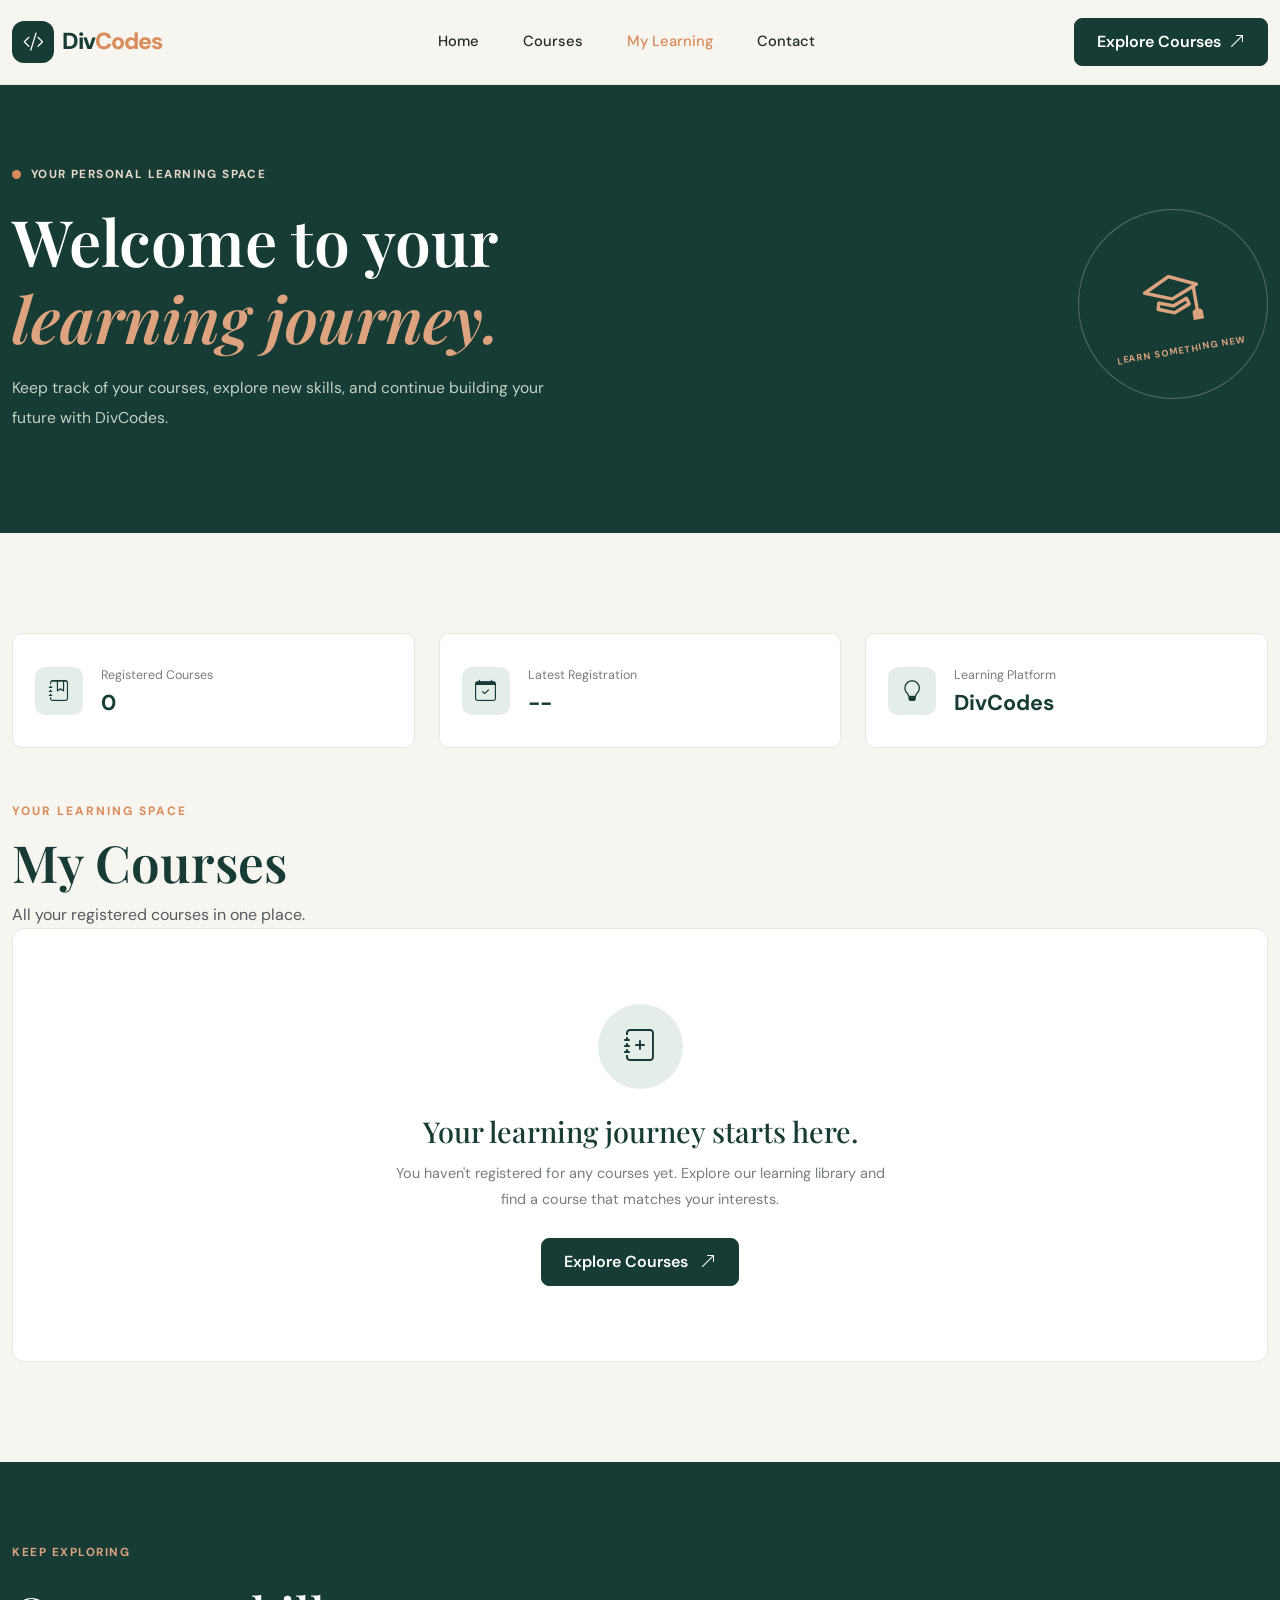
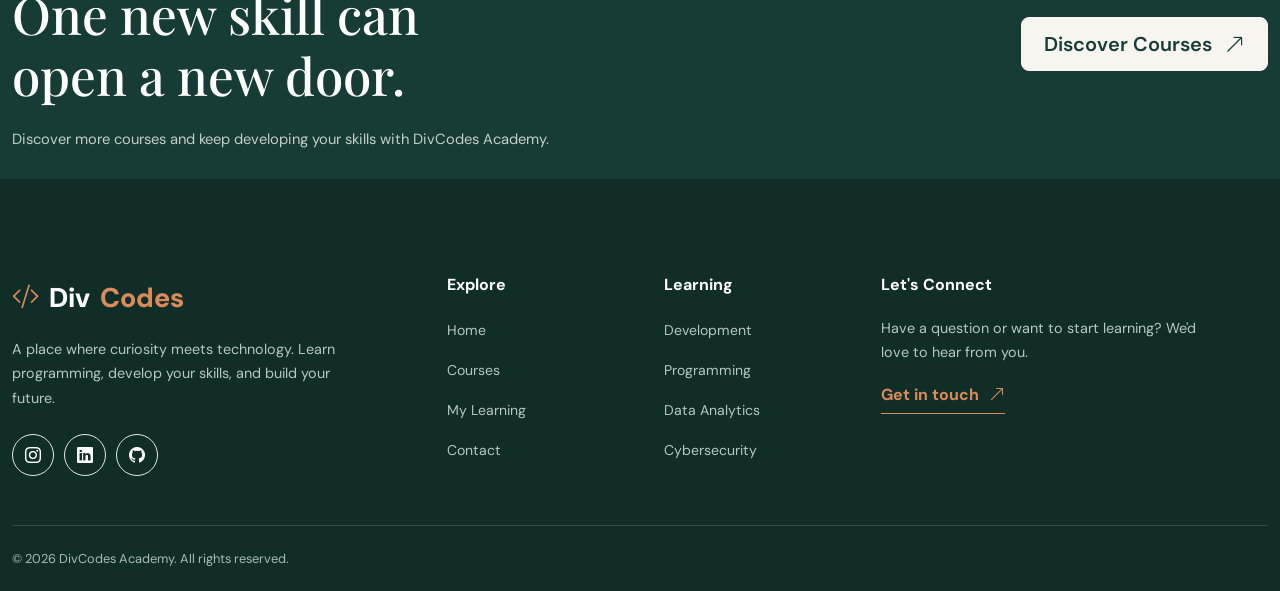
==== commit 41349f7b: "Update footer styling and student dashboard" ====
--- a/my-courses.html
+++ b/my-courses.html
@@ -256,16 +256,6 @@
                     </p>
 
                 </div>
-
-
-                <a href="courses.html" class="btn btn-primary-custom">
-
-                    <i class="bi bi-plus-lg me-1"></i>
-
-                    Add New Course
-
-                </a>
-
             </div>
 
 
--- a/css/style.css
+++ b/css/style.css
@@ -841,6 +841,27 @@
 
 .footer-links li {
     margin-bottom: 13px;
+}
+
+/* Footer Social Media Links */
+.social-links a {
+    color: #ffffff;
+    text-decoration: none;
+    transition: all 0.3s ease;
+}
+
+/* Social Media Icons */
+.social-links a i {
+    color: #ffffff;
+}
+
+/* Hover Effect */
+.social-links a:hover {
+    color: #D98B59;
+}
+
+.social-links a:hover i {
+    color: #D98B59;
 }
 
 .footer-links a {
